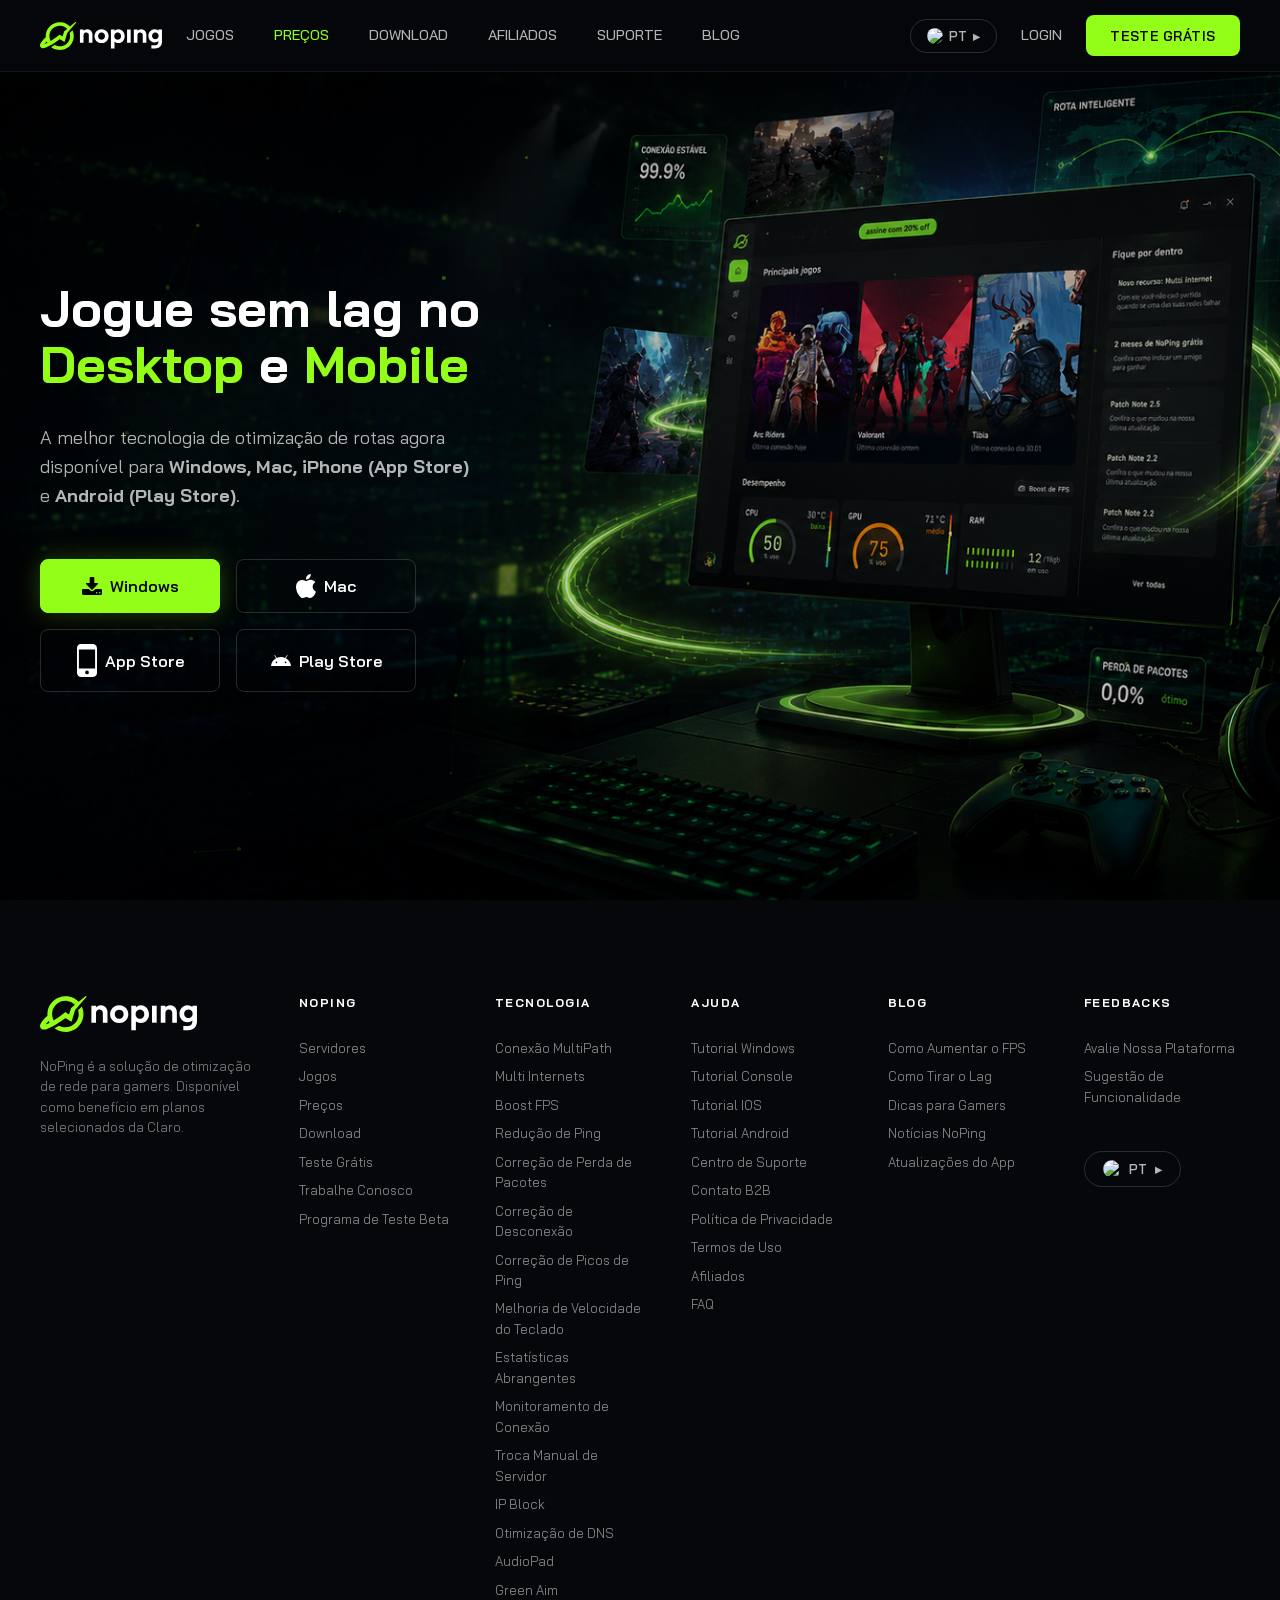
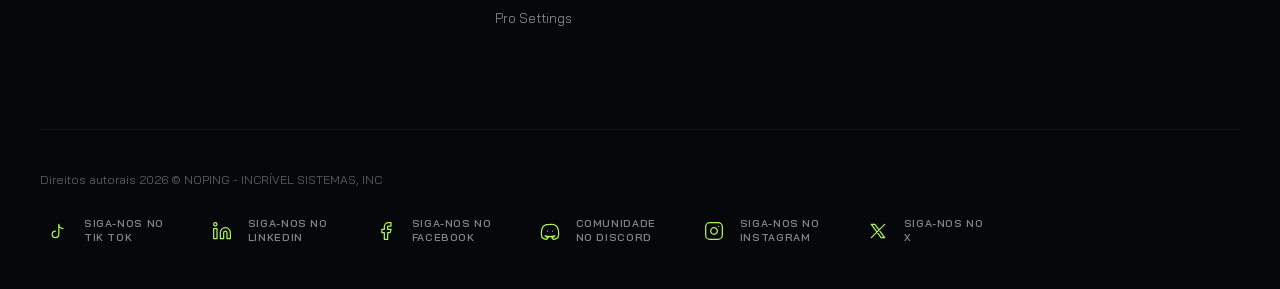
==== index.html @ d2f41091 "Add files via upload" ====
<!DOCTYPE html>
<html lang="pt-BR">
<head>
  <meta charset="UTF-8">
  <meta name="viewport" content="width=device-width, initial-scale=1.0">
  <meta name="description" content="Baixe o NoPing para Windows, Mac, iPhone ou Android. Otimize sua conexão e jogue sem lag com a melhor tecnologia de redução de ping.">
  <title>Download NoPing | Baixe grátis para PC, Mac, iOS e Android</title>
  <link rel="stylesheet" href="src/styles/global.css">
  <link rel="stylesheet" href="src/styles/layout.css">
  <link rel="stylesheet" href="src/styles/hero.css">
</head>
<body>



  <!-- ========== HEADER ========== -->
  <header class="header" id="header">
    <div class="container header__inner">
      <div class="header__left">
        <a href="#" class="header__logo" id="header-logo">
          <img src="logos/logo-noping-dark.svg" alt="NoPing" class="header__logo-noping">
        </a>
        <nav class="header__nav-left" id="header-nav">
          <a href="#" class="header__nav-link">JOGOS</a>
          <a href="#" class="header__nav-link highlight-pulse">PREÇOS</a>
          <a href="#" class="header__nav-link">DOWNLOAD</a>
          <a href="#" class="header__nav-link">AFILIADOS</a>
          <a href="#" class="header__nav-link">SUPORTE</a>
          <a href="#" class="header__nav-link">BLOG</a>
        </nav>
      </div>
      <div class="header__right">
        <button class="header__lang" id="lang-toggle">
          <img src="https://cdnjs.cloudflare.com/ajax/libs/flag-icon-css/3.4.6/flags/1x1/br.svg" alt="BR" style="width:16px; height:16px; border-radius:50%; object-fit:cover;">
          <span>PT</span>
          <span>▸</span>
        </button>
        <a href="#" class="header__nav-link">LOGIN</a>
        <a href="#" class="header__cta-btn">TESTE GRÁTIS</a>
      </div>
    </div>
  </header>

  <main>
    <!-- ========== HERO ========== -->
    <section class="hero" id="hero">
      <!-- ========== PARTICLES (hero background layer) ========== -->
      <canvas id="particles-canvas" class="particles-canvas"></canvas>

      <div class="container hero__content">
        <div class="hero__copy">
          <h1 class="hero__title">Jogue sem lag no <span class="text-primary">Desktop</span> e <span class="text-primary">Mobile</span></h1>
          <p class="hero__subtitle">
            A melhor tecnologia de otimização de rotas agora disponível para <strong>Windows, Mac, iPhone (App Store)</strong> e <strong>Android (Play Store)</strong>.
          </p>
          <div class="hero__downloads" id="hero-downloads">
            <div class="hero__downloads-group">
              <button class="btn active">
                <img src="images/icons/icon-download.svg" alt="Download" class="btn-icon">
                Windows
              </button>
              <button class="btn">
                <img src="images/icons/mac-logo.svg" alt="Mac" class="btn-icon">
                Mac
              </button>
            </div>
            <div class="hero__downloads-group">
              <button class="btn">
                <img src="images/icons/icon-mobile.svg" alt="iOS" class="btn-icon">
                App Store
              </button>
              <button class="btn">
                <img src="images/icons/icon-android.svg" alt="Android" class="btn-icon">
                Play Store
              </button>
            </div>
          </div>
        </div>
      </div>
    </section>
  </main>

  <!-- ========== FOOTER ========== -->
  <footer class="footer" id="footer">
    <div class="container">
      <div class="footer__top">
        <div class="footer__brand">
          <div class="footer__brand-logos">
            <img src="logos/logo-noping-dark.svg" alt="NoPing" class="footer__brand-logo" style="height: 36px;">
          </div>
          <p class="footer__brand-text">NoPing é a solução de otimização de rede para gamers. Disponível como benefício em planos selecionados da Claro.</p>
        </div>
        <div class="footer__column">
          <h4 class="footer__column-title">NOPING</h4>
          <a href="#" class="footer__link">Servidores</a>
          <a href="#" class="footer__link">Jogos</a>
          <a href="#" class="footer__link">Preços</a>
          <a href="#" class="footer__link">Download</a>
          <a href="#" class="footer__link">Teste Grátis</a>
          <a href="#" class="footer__link">Trabalhe Conosco</a>
          <a href="#" class="footer__link">Programa de Teste Beta</a>
        </div>
        <div class="footer__column">
          <h4 class="footer__column-title">TECNOLOGIA</h4>
          <a href="#" class="footer__link">Conexão MultiPath</a>
          <a href="#" class="footer__link">Multi Internets</a>
          <a href="#" class="footer__link">Boost FPS</a>
          <a href="#" class="footer__link">Redução de Ping</a>
          <a href="#" class="footer__link">Correção de Perda de Pacotes</a>
          <a href="#" class="footer__link">Correção de Desconexão</a>
          <a href="#" class="footer__link">Correção de Picos de Ping</a>
          <a href="#" class="footer__link">Melhoria de Velocidade do Teclado</a>
          <a href="#" class="footer__link">Estatísticas Abrangentes</a>
          <a href="#" class="footer__link">Monitoramento de Conexão</a>
          <a href="#" class="footer__link">Troca Manual de Servidor</a>
          <a href="#" class="footer__link">IP Block</a>
          <a href="#" class="footer__link">Otimização de DNS</a>
          <a href="#" class="footer__link">AudioPad</a>
          <a href="#" class="footer__link">Green Aim</a>
          <a href="#" class="footer__link">Pro Settings</a>
        </div>
        <div class="footer__column">
          <h4 class="footer__column-title">AJUDA</h4>
          <a href="#" class="footer__link">Tutorial Windows</a>
          <a href="#" class="footer__link">Tutorial Console</a>
          <a href="#" class="footer__link">Tutorial IOS</a>
          <a href="#" class="footer__link">Tutorial Android</a>
          <a href="#" class="footer__link">Centro de Suporte</a>
          <a href="#" class="footer__link">Contato B2B</a>
          <a href="#" class="footer__link">Política de Privacidade</a>
          <a href="#" class="footer__link">Termos de Uso</a>
          <a href="#" class="footer__link">Afiliados</a>
          <a href="#" class="footer__link">FAQ</a>
        </div>
        <div class="footer__column">
          <h4 class="footer__column-title">BLOG</h4>
          <a href="#" class="footer__link">Como Aumentar o FPS</a>
          <a href="#" class="footer__link">Como Tirar o Lag</a>
          <a href="#" class="footer__link">Dicas para Gamers</a>
          <a href="#" class="footer__link">Notícias NoPing</a>
          <a href="#" class="footer__link">Atualizações do App</a>
        </div>
        <div class="footer__column">
          <h4 class="footer__column-title">FEEDBACKS</h4>
          <a href="#" class="footer__link">Avalie Nossa Plataforma</a>
          <a href="#" class="footer__link">Sugestão de Funcionalidade</a>
          <button class="footer__lang-badge">
            <img src="https://cdnjs.cloudflare.com/ajax/libs/flag-icon-css/3.4.6/flags/1x1/br.svg" alt="BR" style="width:18px; height:18px; border-radius:50%; object-fit:cover;">
            <span>PT</span>
            <span>▸</span>
          </button>
        </div>
      </div>

      <div class="footer__divider"></div>

      <div class="footer__bottom">
        <p class="footer__copyright">Direitos autorais 2026 © NOPING - INCRÍVEL SISTEMAS, INC</p>
        <div class="footer__socials">
          <a href="#" class="footer__social-link" aria-label="TikTok">
            <span class="footer__social-icon">
              <svg width="20" height="20" viewBox="0 0 24 24" fill="none" stroke="#aef55c" stroke-width="1.5" stroke-linecap="round" stroke-linejoin="round"><path d="M9 12a4 4 0 1 0 4 4V4a5 5 0 0 0 5 5"/></svg>
            </span>
            <span class="footer__social-label">SIGA-NOS NO<br>TIK TOK</span>
          </a>
          <a href="#" class="footer__social-link" aria-label="LinkedIn">
            <span class="footer__social-icon">
              <svg width="20" height="20" viewBox="0 0 24 24" fill="none" stroke="#aef55c" stroke-width="1.5" stroke-linecap="round" stroke-linejoin="round"><path d="M16 8a6 6 0 0 1 6 6v7h-4v-7a2 2 0 0 0-2-2 2 2 0 0 0-2 2v7h-4v-7a6 6 0 0 1 6-6z"></path><rect x="2" y="9" width="4" height="12"></rect><circle cx="4" cy="4" r="2"></circle></svg>
            </span>
            <span class="footer__social-label">SIGA-NOS NO<br>LINKEDIN</span>
          </a>
          <a href="#" class="footer__social-link" aria-label="Facebook">
            <span class="footer__social-icon">
              <svg width="20" height="20" viewBox="0 0 24 24" fill="none" stroke="#aef55c" stroke-width="1.5" stroke-linecap="round" stroke-linejoin="round"><path d="M18 2h-3a5 5 0 0 0-5 5v3H7v4h3v8h4v-8h3l1-4h-4V7a1 1 0 0 1 1-1h3z"></path></svg>
            </span>
            <span class="footer__social-label">SIGA-NOS NO<br>FACEBOOK</span>
          </a>
          <a href="#" class="footer__social-link" aria-label="Discord">
            <span class="footer__social-icon">
              <svg width="20" height="20" viewBox="0 0 24 24" fill="none" stroke="#aef55c" stroke-width="1.5" stroke-linecap="round" stroke-linejoin="round"><path d="M9 12h.01M15 12h.01"/><path d="M7.5 4.2c-1.8.8-3.4 2-4.5 3.5-1.5 3.8-1.7 8.5-.6 12.1 1.6 1.4 3.7 2.2 5.6 2.2 0 0 1-1.2 1.8-2-1.5-.4-2.8-1.2-3.8-2.2 2 .5 4 1 6 1s4-.5 6-1c-1 1-2.3 1.8-3.8 2.2.8.8 1.8 2 1.8 2 1.9 0 4-.8 5.6-2.2 1.1-3.6.9-8.3-.6-12.1-1.1-1.5-2.7-2.7-4.5-3.5-1-.2-2-.3-3-.3-1 0-2 .1-3 .3z"/></svg>
            </span>
            <span class="footer__social-label">COMUNIDADE<br>NO DISCORD</span>
          </a>
          <a href="#" class="footer__social-link" aria-label="Instagram">
            <span class="footer__social-icon">
              <svg width="20" height="20" viewBox="0 0 24 24" fill="none" stroke="#aef55c" stroke-width="1.5" stroke-linecap="round" stroke-linejoin="round"><rect x="2" y="2" width="20" height="20" rx="5" ry="5"></rect><path d="M16 11.37A4 4 0 1 1 12.63 8 4 4 0 0 1 16 11.37z"></path><line x1="17.5" y1="6.5" x2="17.51" y2="6.5"></line></svg>
            </span>
            <span class="footer__social-label">SIGA-NOS NO<br>INSTAGRAM</span>
          </a>
          <a href="#" class="footer__social-link" aria-label="X / Twitter">
            <span class="footer__social-icon">
              <svg width="20" height="20" viewBox="0 0 24 24" fill="none" stroke="#aef55c" stroke-width="1.5" stroke-linecap="round" stroke-linejoin="round"><path d="M4 4l11.73 16h4.27L8.27 4zm16 0L4 20"/></svg>
            </span>
            <span class="footer__social-label">SIGA-NOS NO<br>X</span>
          </a>
        </div>
      </div>
    </div>
  </footer>

  <script src="src/main.js"></script>
</body>
</html>
---- src/styles/global.css ----
/* ============================================
   GLOBAL STYLES — NoPing + Claro Landing Page
   Design System: "The Kinetic Pulse"
   ============================================ */

/* ---------- Custom Fonts ---------- */
@font-face {
  font-family: 'Bai Jamjuree';
  src: url('../../fonts/BaiJamjuree/BaiJamjuree-Regular.ttf') format('truetype');
  font-weight: 400;
  font-style: normal;
}
@font-face {
  font-family: 'Bai Jamjuree';
  src: url('../../fonts/BaiJamjuree/BaiJamjuree-Medium.ttf') format('truetype');
  font-weight: 500;
  font-style: normal;
}
@font-face {
  font-family: 'Bai Jamjuree';
  src: url('../../fonts/BaiJamjuree/BaiJamjuree-SemiBold.ttf') format('truetype');
  font-weight: 600;
  font-style: normal;
}
@font-face {
  font-family: 'Bai Jamjuree';
  src: url('../../fonts/BaiJamjuree/BaiJamjuree-Bold.ttf') format('truetype');
  font-weight: 700;
  font-style: normal;
}

/* ---------- Design Tokens ---------- */
:root {
  /* Colors */
  --color-primary: #93FF18;
  --color-primary-dim: #6bbd10;
  --color-primary-glow: rgba(147, 255, 24, 0.25);
  --color-secondary: #05070A;
  --color-tertiary: #ffffff;
  --color-neutral: #000000;

  /* Surface / Ghost */
  --color-surface: #1D2028;
  --color-surface-elevated: #12141a;
  --color-ghost-border: rgba(255, 255, 255, 0.15);
  --color-ghost-border-hover: rgba(255, 255, 255, 0.40);

  /* Typography */
  --font-display: 'Bai Jamjuree', sans-serif;
  --font-body: 'Bai Jamjuree', sans-serif;

  /* Spacing */
  --space-xs: 8px;
  --space-sm: 16px;
  --space-md: 24px;
  --space-lg: 40px;
  --space-xl: 64px;
  --space-2xl: 96px;
  --space-3xl: 128px;

  /* Radius */
  --radius-sm: 8px;
  --radius-md: 12px;
  --radius-lg: 16px;
  --radius-xl: 24px;

  /* Glassmorphism */
  --glass-bg: rgba(29, 32, 40, 0.60);
  --glass-blur: 16px;

  /* Layout */
  --max-width: 1280px;
  --header-height: 72px;
}

/* ---------- Reset ---------- */
*, *::before, *::after {
  margin: 0;
  padding: 0;
  box-sizing: border-box;
}

html {
  scroll-behavior: smooth;
  -webkit-font-smoothing: antialiased;
  -moz-osx-font-smoothing: grayscale;
}

body {
  font-family: var(--font-body);
  font-weight: 400;
  font-size: 16px;
  line-height: 1.6;
  color: var(--color-tertiary);
  background-color: #1D2028;
  overflow-x: hidden;
}

img {
  max-width: 100%;
  height: auto;
  display: block;
}

a {
  color: inherit;
  text-decoration: none;
}

ul, ol {
  list-style: none;
}

button {
  font-family: inherit;
  cursor: pointer;
  border: none;
  outline: none;
  background: none;
}

input {
  font-family: inherit;
  border: none;
  outline: none;
  background: none;
}

/* ---------- Typography ---------- */
h1, h2, h3, h4, h5, h6 {
  font-family: var(--font-display);
  font-weight: 700;
  line-height: 1.15;
}

h1 { font-size: clamp(2rem, 4vw, 3.25rem); }
h2 { font-size: clamp(1.75rem, 3.2vw, 2.75rem); }
h3 { font-size: clamp(1.25rem, 2.2vw, 1.75rem); }
h4 { font-size: clamp(1rem, 1.5vw, 1.25rem); }

.text-primary {
  color: var(--color-primary);
}

.text-muted {
  color: rgba(255, 255, 255, 0.60);
}

.text-sm {
  font-size: 0.875rem;
}

/* ---------- Layout Utilities ---------- */
.container {
  width: 100%;
  max-width: var(--max-width);
  margin: 0 auto;
  padding: 0 var(--space-lg);
}

.section {
  padding: var(--space-2xl) 0;
}

/* ---------- Button Variants ---------- */
.btn {
  display: inline-flex;
  align-items: center;
  justify-content: center;
  gap: 8px;
  padding: 14px 32px;
  font-family: var(--font-display);
  font-weight: 600;
  font-size: 1rem;
  border-radius: var(--radius-sm);
  transition: all 0.25s ease;
  white-space: nowrap;
}

.btn-primary {
  background: var(--color-primary);
  color: var(--color-neutral);
}

.btn-primary:hover {
  background: var(--color-primary-dim);
  box-shadow: 0 0 24px var(--color-primary-glow);
}

.btn-outline {
  background: transparent;
  color: var(--color-tertiary);
  border: 1px solid var(--color-ghost-border);
}

.btn-outline:hover {
  border-color: var(--color-ghost-border-hover);
  background: rgba(255, 255, 255, 0.04);
}

.btn-lg {
  padding: 18px 40px;
  font-size: 1.05rem;
}

/* ---------- Card Base ---------- */
.card {
  background: var(--color-secondary);
  border-radius: var(--radius-md);
  padding: var(--space-lg);
  border: 1px solid transparent;
  transition: background 0.3s ease, border-color 0.3s ease;
}

.card:hover {
  background: var(--color-surface-elevated);
  border-color: var(--color-ghost-border-hover);
}

/* ---------- Glassmorphism ---------- */
.glass {
  background: var(--glass-bg);
  backdrop-filter: blur(var(--glass-blur));
  -webkit-backdrop-filter: blur(var(--glass-blur));
  border: 1px solid var(--color-ghost-border);
  border-radius: var(--radius-lg);
}

/* ---------- Status Glow ---------- */
.glow-dot {
  width: 10px;
  height: 10px;
  border-radius: 50%;
  background: var(--color-primary);
  box-shadow: 0 0 4px var(--color-primary), 0 0 12px var(--color-primary-glow);
}

/* ---------- Selection ---------- */
::selection {
  background: var(--color-primary);
  color: var(--color-neutral);
}
---- src/styles/layout.css ----
/* ============================================
   HEADER — NoPing + Claro Landing Page
   ============================================ */

.header {
  position: fixed;
  top: 0;
  left: 0;
  right: 0;
  z-index: 1000;
  height: var(--header-height);
  background: rgba(5, 7, 10, 0.92);
  backdrop-filter: blur(20px);
  -webkit-backdrop-filter: blur(20px);
  border-bottom: 1px solid rgba(255, 255, 255, 0.06);
}

.header__inner {
  display: flex;
  align-items: center;
  justify-content: space-between;
  height: 100%;
  gap: var(--space-lg);
}

.header__left {
  display: flex;
  align-items: center;
  gap: var(--space-md);
}

.header__logo {
  display: flex;
  align-items: center;
  gap: 10px;
}

.header__logo-noping {
  height: 28px;
  width: auto;
}

.header__logo-plus {
  font-size: 1rem;
  color: rgba(255, 255, 255, 0.40);
}

.header__logo-claro {
  height: 28px;
  width: auto;
}

.header__partner-label {
  font-size: 0.8rem;
  font-weight: 600;
  color: rgba(255, 255, 255, 0.65);
  padding-left: var(--space-md);
  border-left: 1px solid rgba(255, 255, 255, 0.10);
}

.header__nav,
.header__nav-left {
  display: flex;
  align-items: center;
  gap: var(--space-lg);
}

.header__right {
  display: flex;
  align-items: center;
  gap: var(--space-md);
}

.header__cta-btn {
  display: inline-flex;
  align-items: center;
  justify-content: center;
  padding: 10px 24px;
  font-family: var(--font-display);
  font-weight: 600;
  font-size: 0.85rem;
  color: var(--color-neutral);
  background: var(--color-primary);
  border-radius: var(--radius-sm);
  letter-spacing: 0.04em;
  transition: all 0.25s ease;
  white-space: nowrap;
}

.header__cta-btn:hover {
  background: var(--color-primary-dim);
  box-shadow: 0 0 20px var(--color-primary-glow);
}

.header__nav-link {
  font-size: 0.9rem;
  font-weight: 500;
  color: rgba(255, 255, 255, 0.70);
  transition: color 0.2s ease;
  position: relative;
}

.header__nav-link::after {
  content: '';
  position: absolute;
  left: 0;
  bottom: -4px;
  width: 100%;
  height: 2px;
  background-color: #93ff18;
  transform: scaleX(0);
  transform-origin: left;
  transition: transform 0.3s ease;
}

.header__nav-link:hover {
  color: var(--color-tertiary);
}

.header__nav-link:hover::after {
  transform: scaleX(1);
}

@keyframes subtlePulse {
  0% { text-shadow: 0 0 4px rgba(147, 255, 24, 0.1); opacity: 0.85; }
  50% { text-shadow: 0 0 12px rgba(147, 255, 24, 0.4); opacity: 1; }
  100% { text-shadow: 0 0 4px rgba(147, 255, 24, 0.1); opacity: 0.85; }
}

.header__nav-link.highlight-pulse {
  color: #93ff18 !important;
  animation: subtlePulse 2s infinite ease-in-out;
}

.header__lang {
  display: flex;
  align-items: center;
  gap: 6px;
  padding: 8px 16px;
  border: 1px solid var(--color-ghost-border);
  border-radius: 100px;
  font-size: 0.8rem;
  font-weight: 600;
  color: rgba(255, 255, 255, 0.70);
  transition: border-color 0.25s ease;
}

.header__lang:hover {
  border-color: var(--color-ghost-border-hover);
}

.header__lang-flag {
  width: 18px;
  height: 18px;
  border-radius: 50%;
  object-fit: cover;
}

/* ============================================
   FOOTER — NoPing + Claro Landing Page
   ============================================ */

.footer {
  padding: var(--space-2xl) 0 var(--space-lg);
  background: #05070A;
}

.footer__top {
  display: grid;
  grid-template-columns: 1.4fr repeat(5, 1fr);
  gap: var(--space-lg);
  padding-bottom: var(--space-2xl);
}

.footer__brand {
  display: flex;
  flex-direction: column;
}

.footer__brand-logos {
  display: flex;
  align-items: center;
  gap: 8px;
  margin-bottom: var(--space-md);
}

.footer__brand-logo {
  height: 28px;
  width: auto;
}

.footer__brand-plus {
  font-size: 0.9rem;
  color: rgba(255, 255, 255, 0.35);
}

.footer__brand-text {
  font-size: 0.8rem;
  color: rgba(255, 255, 255, 0.45);
  line-height: 1.6;
  max-width: 260px;
}

/* Column */
.footer__column-title {
  font-family: var(--font-display);
  font-size: 0.75rem;
  font-weight: 700;
  letter-spacing: 0.12em;
  text-transform: uppercase;
  color: var(--color-tertiary);
  margin-bottom: var(--space-md);
}

.footer__link {
  display: block;
  font-size: 0.8rem;
  color: rgba(255, 255, 255, 0.50);
  padding: 4px 0;
  transition: color 0.2s ease;
}

.footer__link:hover {
  color: var(--color-primary);
}

/* Language Badge */
.footer__lang-badge {
  display: inline-flex;
  align-items: center;
  gap: 8px;
  padding: 8px 18px;
  border: 1px solid var(--color-ghost-border);
  border-radius: 100px;
  font-size: 0.8rem;
  font-weight: 600;
  color: rgba(255, 255, 255, 0.70);
  background: transparent;
  cursor: pointer;
  margin-top: var(--space-lg);
  transition: border-color 0.25s ease;
}

.footer__lang-badge:hover {
  border-color: var(--color-ghost-border-hover);
}

.footer__lang-flag {
  font-size: 1rem;
}

/* Divider */
.footer__divider {
  height: 1px;
  background: rgba(255, 255, 255, 0.06);
  margin-bottom: var(--space-lg);
}

/* Bottom bar */
.footer__bottom {
  display: flex;
  justify-content: space-between;
  align-items: center;
  flex-wrap: wrap;
  gap: var(--space-md);
}

.footer__copyright {
  font-size: 0.75rem;
  color: rgba(255, 255, 255, 0.35);
}

.footer__socials {
  display: flex;
  align-items: center;
  gap: var(--space-lg);
}

.footer__social-link {
  display: flex;
  align-items: center;
  gap: 8px;
  font-size: 0.7rem;
  font-weight: 600;
  text-transform: uppercase;
  letter-spacing: 0.06em;
  color: rgba(255, 255, 255, 0.50);
  transition: color 0.2s ease;
}

.footer__social-link:hover {
  color: var(--color-tertiary);
}

.footer__social-icon {
  width: 36px;
  height: 36px;
  display: flex;
  align-items: center;
  justify-content: center;
  border-radius: 50%;
  background: var(--color-secondary);
  flex-shrink: 0;
}

.footer__social-icon img {
  width: 18px;
  height: 18px;
  object-fit: contain;
  filter: brightness(0) invert(1);
}

.footer__social-icon svg {
  width: 20px;
  height: 20px;
}

.footer__social-label {
  font-size: 0.65rem;
  font-weight: 600;
  text-transform: uppercase;
  letter-spacing: 0.06em;
  line-height: 1.3;
  color: rgba(255, 255, 255, 0.50);
}

/* Play icon (colored) */
.footer__social-icon--play {
  background: var(--color-primary);
}

.footer__social-icon--play svg {
  fill: var(--color-neutral);
}

/* ============================================
   CERTIFICATIONS
   ============================================ */

.certifications {
  padding: var(--space-xl) 0;
  background: #05070A;
}

.certifications__inner {
  display: flex;
  justify-content: space-between;
  align-items: center;
  flex-wrap: wrap;
  gap: var(--space-xl);
}

.certifications__left {
  display: flex;
  align-items: center;
  gap: var(--space-lg);
  flex-wrap: wrap;
}

.certifications__label {
  font-size: 0.85rem;
  font-weight: 600;
  color: rgba(255, 255, 255, 0.5);
  text-transform: uppercase;
  letter-spacing: 0.05em;
}

.certifications__badges {
  display: flex;
  align-items: center;
  gap: var(--space-sm);
  flex-wrap: wrap;
}

.certifications__badge-pill {
  display: flex;
  align-items: center;
  justify-content: center;
  padding: 8px 16px;
  background: rgba(255, 255, 255, 0.04);
  border: 1px solid rgba(255, 255, 255, 0.1);
  border-radius: var(--radius-sm);
  height: 48px;
}

.certifications__badge-pill img {
  height: 28px;
  width: auto;
  object-fit: contain;
}

.certifications__badge-pill--wide {
  padding: 8px 20px;
}

.certifications__right {
  display: flex;
  align-items: center;
  gap: var(--space-md);
}

.store-badge {
  display: flex;
  align-items: center;
  background: rgba(5, 7, 10, 0.6);
  border: 1px solid rgba(255, 255, 255, 0.1);
  padding: 6px 12px;
  border-radius: var(--radius-sm);
  transition: all 0.3s ease;
  height: 48px;
}

.store-badge:hover {
  background: rgba(255, 255, 255, 0.05);
  border-color: rgba(255, 255, 255, 0.2);
}

.store-badge img {
  height: 36px;
  width: auto;
  object-fit: contain;
}
---- src/styles/hero.css ----
/* ============================================
   HERO — Download NoPing Page
   Design System: "The Kinetic Pulse"
   ============================================ */

.hero {
  position: relative;
  min-height: 100vh;
  padding-top: var(--header-height);
  background-image: url('../../images/bg/bg-hero.png');
  background-size: cover;
  background-position: center top;
  background-repeat: no-repeat;
  background-color: var(--color-neutral);
  display: flex;
  align-items: center;
  justify-content: center;
  overflow: hidden;
}

/* Subtle dark overlay for readability over the bg image */
.hero::before {
  content: '';
  position: absolute;
  inset: 0;
  background: linear-gradient(
    180deg,
    rgba(0, 0, 0, 0.35) 0%,
    rgba(0, 0, 0, 0.15) 40%,
    rgba(0, 0, 0, 0.25) 100%
  );
  z-index: 1;
  pointer-events: none;
}

/* Content sits above overlay and particles */
.hero__content {
  position: relative;
  z-index: 3;
  width: 100%;
  min-height: calc(100vh - var(--header-height));
  display: flex;
  align-items: center;
  justify-content: flex-start; /* Align content to the left */
}

/* ---------- Hero Content ---------- */
.hero__copy {
  max-width: 640px;
  display: flex;
  flex-direction: column;
  gap: var(--space-md);
}

.hero__title {
  font-size: clamp(2.5rem, 4vw, 3.5rem);
  font-weight: 700;
  line-height: 1.1;
  color: var(--color-tertiary);
  margin-bottom: var(--space-xs);
}

.hero__subtitle {
  font-size: 1.125rem;
  color: rgba(255, 255, 255, 0.7);
  line-height: 1.6;
  max-width: 440px;
}

.hero__downloads {
  display: flex;
  flex-direction: column;
  gap: var(--space-sm);
  margin-top: var(--space-md);
}

.hero__downloads-group {
  display: flex;
  flex-wrap: wrap;
  gap: var(--space-sm);
}

.hero__downloads .btn {
  min-width: 180px;
  background: transparent;
  color: var(--color-tertiary);
  border: 1px solid var(--color-ghost-border);
  transition: all 0.25s ease;
}

.hero__downloads .btn .btn-icon {
  width: 20px;
  filter: brightness(0) invert(1);
  transition: filter 0.25s ease;
}

.hero__downloads .btn:hover {
  border-color: var(--color-ghost-border-hover);
  background: rgba(255, 255, 255, 0.04);
}

.hero__downloads .btn.active {
  background: var(--color-primary);
  color: var(--color-neutral);
  border-color: var(--color-primary);
  box-shadow: 0 0 24px var(--color-primary-glow);
}

.hero__downloads .btn.active .btn-icon {
  filter: brightness(0) saturate(100%);
}

/* ============================================
   PARTICLES CANVAS — Full-page background
   ============================================ */

.particles-canvas {
  position: absolute;
  top: 0;
  left: 0;
  width: 100%;
  height: 100%;
  z-index: 0;
  pointer-events: none;
}

/* Ensure hero particles appear above the hero bg overlay */
.hero > .particles-canvas {
  z-index: 2;
}
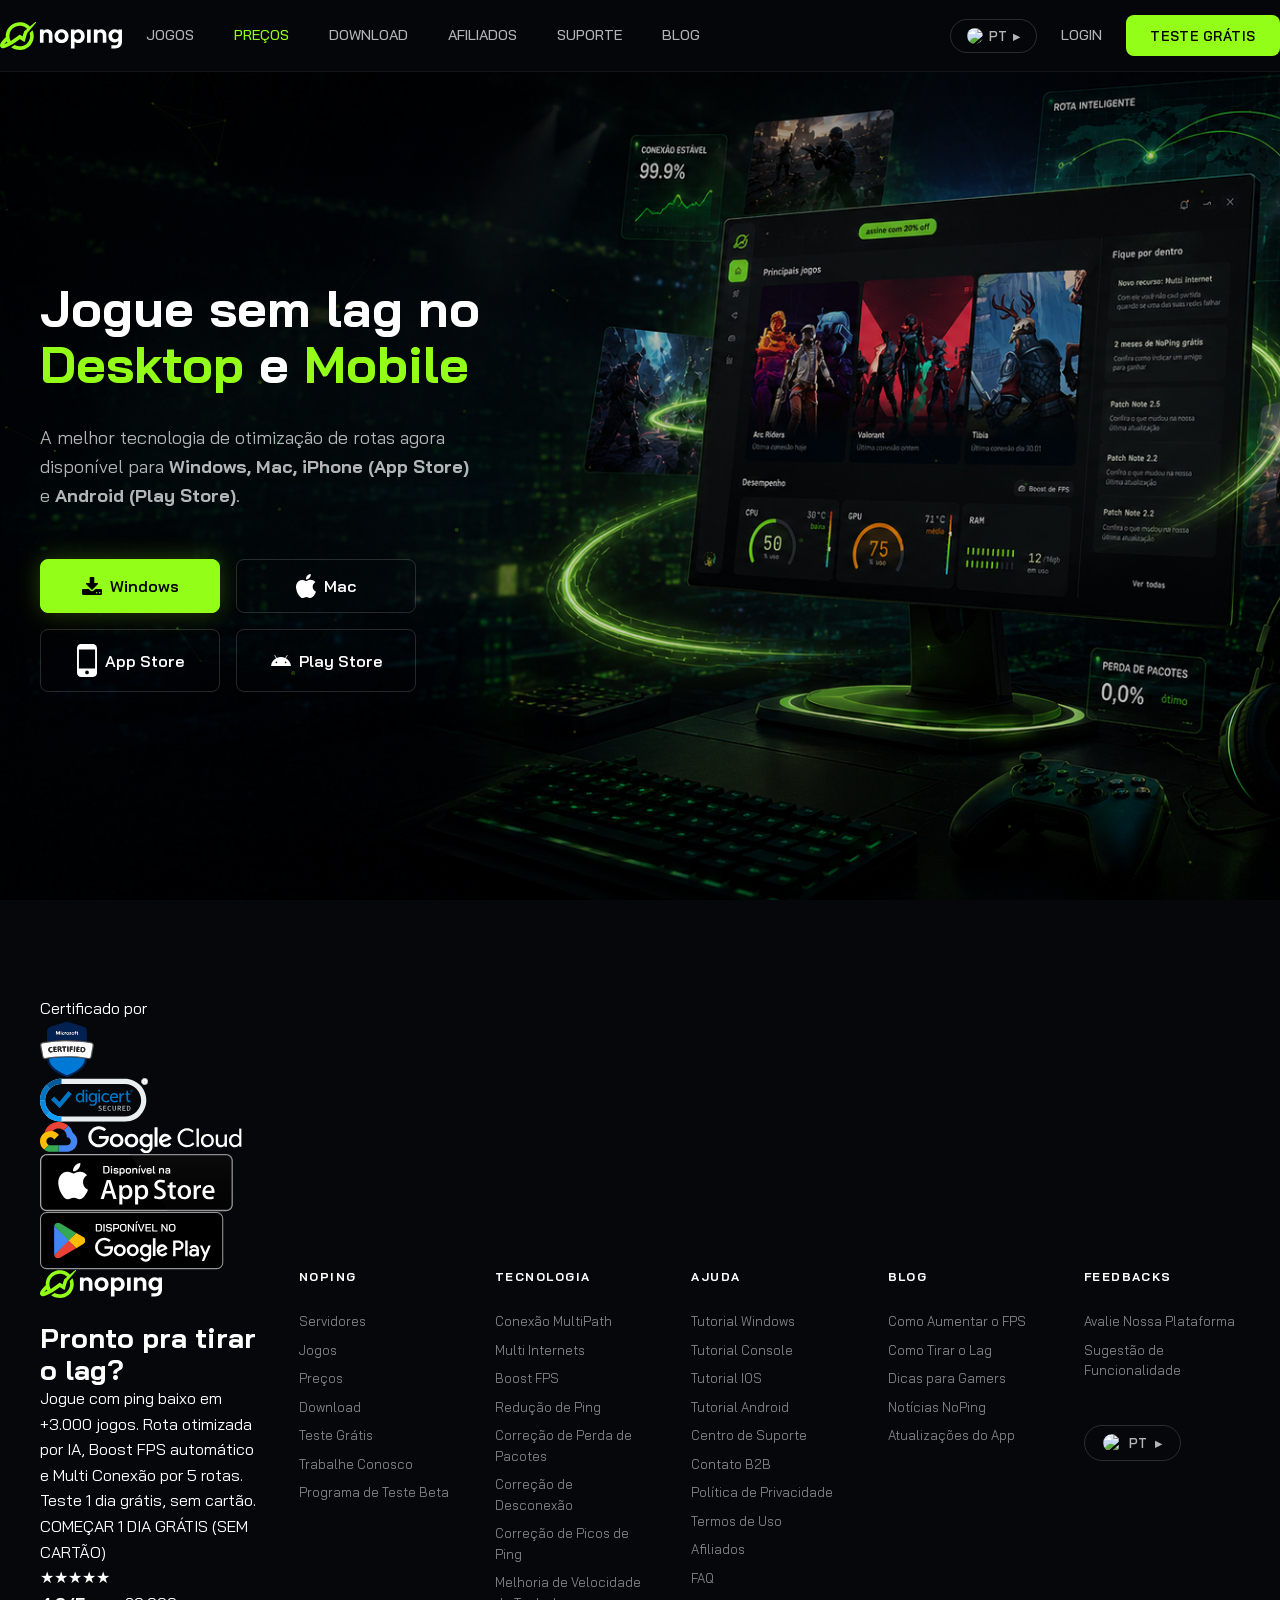
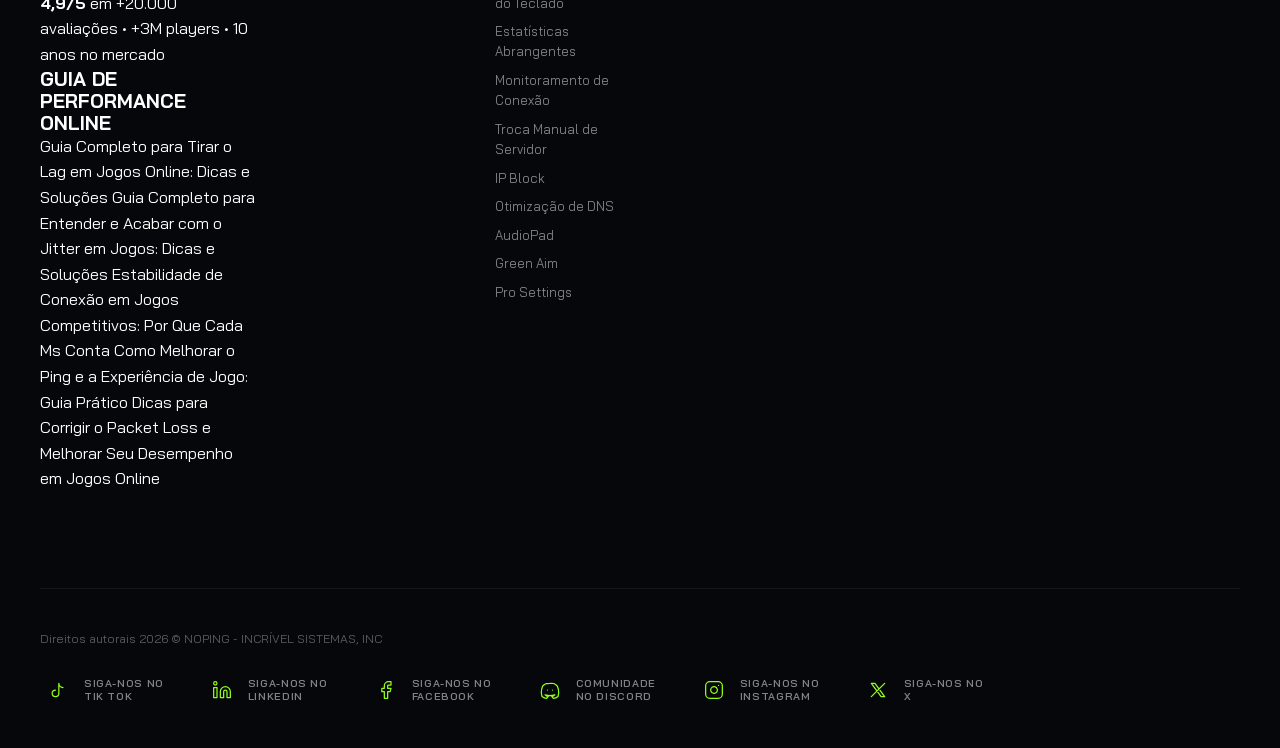
==== commit 9f21c746: "Add files via upload" ====
--- a/index.html
+++ b/index.html
@@ -14,32 +14,7 @@
 
 
   <!-- ========== HEADER ========== -->
-  <header class="header" id="header">
-    <div class="container header__inner">
-      <div class="header__left">
-        <a href="#" class="header__logo" id="header-logo">
-          <img src="logos/logo-noping-dark.svg" alt="NoPing" class="header__logo-noping">
-        </a>
-        <nav class="header__nav-left" id="header-nav">
-          <a href="#" class="header__nav-link">JOGOS</a>
-          <a href="#" class="header__nav-link highlight-pulse">PREÇOS</a>
-          <a href="#" class="header__nav-link">DOWNLOAD</a>
-          <a href="#" class="header__nav-link">AFILIADOS</a>
-          <a href="#" class="header__nav-link">SUPORTE</a>
-          <a href="#" class="header__nav-link">BLOG</a>
-        </nav>
-      </div>
-      <div class="header__right">
-        <button class="header__lang" id="lang-toggle">
-          <img src="https://cdnjs.cloudflare.com/ajax/libs/flag-icon-css/3.4.6/flags/1x1/br.svg" alt="BR" style="width:16px; height:16px; border-radius:50%; object-fit:cover;">
-          <span>PT</span>
-          <span>▸</span>
-        </button>
-        <a href="#" class="header__nav-link">LOGIN</a>
-        <a href="#" class="header__cta-btn">TESTE GRÁTIS</a>
-      </div>
-    </div>
-  </header>
+  <header id="global-header"></header>
 
   <main>
     <!-- ========== HERO ========== -->
@@ -81,123 +56,7 @@
   </main>
 
   <!-- ========== FOOTER ========== -->
-  <footer class="footer" id="footer">
-    <div class="container">
-      <div class="footer__top">
-        <div class="footer__brand">
-          <div class="footer__brand-logos">
-            <img src="logos/logo-noping-dark.svg" alt="NoPing" class="footer__brand-logo" style="height: 36px;">
-          </div>
-          <p class="footer__brand-text">NoPing é a solução de otimização de rede para gamers. Disponível como benefício em planos selecionados da Claro.</p>
-        </div>
-        <div class="footer__column">
-          <h4 class="footer__column-title">NOPING</h4>
-          <a href="#" class="footer__link">Servidores</a>
-          <a href="#" class="footer__link">Jogos</a>
-          <a href="#" class="footer__link">Preços</a>
-          <a href="#" class="footer__link">Download</a>
-          <a href="#" class="footer__link">Teste Grátis</a>
-          <a href="#" class="footer__link">Trabalhe Conosco</a>
-          <a href="#" class="footer__link">Programa de Teste Beta</a>
-        </div>
-        <div class="footer__column">
-          <h4 class="footer__column-title">TECNOLOGIA</h4>
-          <a href="#" class="footer__link">Conexão MultiPath</a>
-          <a href="#" class="footer__link">Multi Internets</a>
-          <a href="#" class="footer__link">Boost FPS</a>
-          <a href="#" class="footer__link">Redução de Ping</a>
-          <a href="#" class="footer__link">Correção de Perda de Pacotes</a>
-          <a href="#" class="footer__link">Correção de Desconexão</a>
-          <a href="#" class="footer__link">Correção de Picos de Ping</a>
-          <a href="#" class="footer__link">Melhoria de Velocidade do Teclado</a>
-          <a href="#" class="footer__link">Estatísticas Abrangentes</a>
-          <a href="#" class="footer__link">Monitoramento de Conexão</a>
-          <a href="#" class="footer__link">Troca Manual de Servidor</a>
-          <a href="#" class="footer__link">IP Block</a>
-          <a href="#" class="footer__link">Otimização de DNS</a>
-          <a href="#" class="footer__link">AudioPad</a>
-          <a href="#" class="footer__link">Green Aim</a>
-          <a href="#" class="footer__link">Pro Settings</a>
-        </div>
-        <div class="footer__column">
-          <h4 class="footer__column-title">AJUDA</h4>
-          <a href="#" class="footer__link">Tutorial Windows</a>
-          <a href="#" class="footer__link">Tutorial Console</a>
-          <a href="#" class="footer__link">Tutorial IOS</a>
-          <a href="#" class="footer__link">Tutorial Android</a>
-          <a href="#" class="footer__link">Centro de Suporte</a>
-          <a href="#" class="footer__link">Contato B2B</a>
-          <a href="#" class="footer__link">Política de Privacidade</a>
-          <a href="#" class="footer__link">Termos de Uso</a>
-          <a href="#" class="footer__link">Afiliados</a>
-          <a href="#" class="footer__link">FAQ</a>
-        </div>
-        <div class="footer__column">
-          <h4 class="footer__column-title">BLOG</h4>
-          <a href="#" class="footer__link">Como Aumentar o FPS</a>
-          <a href="#" class="footer__link">Como Tirar o Lag</a>
-          <a href="#" class="footer__link">Dicas para Gamers</a>
-          <a href="#" class="footer__link">Notícias NoPing</a>
-          <a href="#" class="footer__link">Atualizações do App</a>
-        </div>
-        <div class="footer__column">
-          <h4 class="footer__column-title">FEEDBACKS</h4>
-          <a href="#" class="footer__link">Avalie Nossa Plataforma</a>
-          <a href="#" class="footer__link">Sugestão de Funcionalidade</a>
-          <button class="footer__lang-badge">
-            <img src="https://cdnjs.cloudflare.com/ajax/libs/flag-icon-css/3.4.6/flags/1x1/br.svg" alt="BR" style="width:18px; height:18px; border-radius:50%; object-fit:cover;">
-            <span>PT</span>
-            <span>▸</span>
-          </button>
-        </div>
-      </div>
-
-      <div class="footer__divider"></div>
-
-      <div class="footer__bottom">
-        <p class="footer__copyright">Direitos autorais 2026 © NOPING - INCRÍVEL SISTEMAS, INC</p>
-        <div class="footer__socials">
-          <a href="#" class="footer__social-link" aria-label="TikTok">
-            <span class="footer__social-icon">
-              <svg width="20" height="20" viewBox="0 0 24 24" fill="none" stroke="#aef55c" stroke-width="1.5" stroke-linecap="round" stroke-linejoin="round"><path d="M9 12a4 4 0 1 0 4 4V4a5 5 0 0 0 5 5"/></svg>
-            </span>
-            <span class="footer__social-label">SIGA-NOS NO<br>TIK TOK</span>
-          </a>
-          <a href="#" class="footer__social-link" aria-label="LinkedIn">
-            <span class="footer__social-icon">
-              <svg width="20" height="20" viewBox="0 0 24 24" fill="none" stroke="#aef55c" stroke-width="1.5" stroke-linecap="round" stroke-linejoin="round"><path d="M16 8a6 6 0 0 1 6 6v7h-4v-7a2 2 0 0 0-2-2 2 2 0 0 0-2 2v7h-4v-7a6 6 0 0 1 6-6z"></path><rect x="2" y="9" width="4" height="12"></rect><circle cx="4" cy="4" r="2"></circle></svg>
-            </span>
-            <span class="footer__social-label">SIGA-NOS NO<br>LINKEDIN</span>
-          </a>
-          <a href="#" class="footer__social-link" aria-label="Facebook">
-            <span class="footer__social-icon">
-              <svg width="20" height="20" viewBox="0 0 24 24" fill="none" stroke="#aef55c" stroke-width="1.5" stroke-linecap="round" stroke-linejoin="round"><path d="M18 2h-3a5 5 0 0 0-5 5v3H7v4h3v8h4v-8h3l1-4h-4V7a1 1 0 0 1 1-1h3z"></path></svg>
-            </span>
-            <span class="footer__social-label">SIGA-NOS NO<br>FACEBOOK</span>
-          </a>
-          <a href="#" class="footer__social-link" aria-label="Discord">
-            <span class="footer__social-icon">
-              <svg width="20" height="20" viewBox="0 0 24 24" fill="none" stroke="#aef55c" stroke-width="1.5" stroke-linecap="round" stroke-linejoin="round"><path d="M9 12h.01M15 12h.01"/><path d="M7.5 4.2c-1.8.8-3.4 2-4.5 3.5-1.5 3.8-1.7 8.5-.6 12.1 1.6 1.4 3.7 2.2 5.6 2.2 0 0 1-1.2 1.8-2-1.5-.4-2.8-1.2-3.8-2.2 2 .5 4 1 6 1s4-.5 6-1c-1 1-2.3 1.8-3.8 2.2.8.8 1.8 2 1.8 2 1.9 0 4-.8 5.6-2.2 1.1-3.6.9-8.3-.6-12.1-1.1-1.5-2.7-2.7-4.5-3.5-1-.2-2-.3-3-.3-1 0-2 .1-3 .3z"/></svg>
-            </span>
-            <span class="footer__social-label">COMUNIDADE<br>NO DISCORD</span>
-          </a>
-          <a href="#" class="footer__social-link" aria-label="Instagram">
-            <span class="footer__social-icon">
-              <svg width="20" height="20" viewBox="0 0 24 24" fill="none" stroke="#aef55c" stroke-width="1.5" stroke-linecap="round" stroke-linejoin="round"><rect x="2" y="2" width="20" height="20" rx="5" ry="5"></rect><path d="M16 11.37A4 4 0 1 1 12.63 8 4 4 0 0 1 16 11.37z"></path><line x1="17.5" y1="6.5" x2="17.51" y2="6.5"></line></svg>
-            </span>
-            <span class="footer__social-label">SIGA-NOS NO<br>INSTAGRAM</span>
-          </a>
-          <a href="#" class="footer__social-link" aria-label="X / Twitter">
-            <span class="footer__social-icon">
-              <svg width="20" height="20" viewBox="0 0 24 24" fill="none" stroke="#aef55c" stroke-width="1.5" stroke-linecap="round" stroke-linejoin="round"><path d="M4 4l11.73 16h4.27L8.27 4zm16 0L4 20"/></svg>
-            </span>
-            <span class="footer__social-label">SIGA-NOS NO<br>X</span>
-          </a>
-        </div>
-      </div>
-    </div>
-  </footer>
-
-  <script src="src/main.js"></script>
+  <footer id="global-footer"></footer>
+  <script type="module" src="src/main.js"></script>
 </body>
 </html>
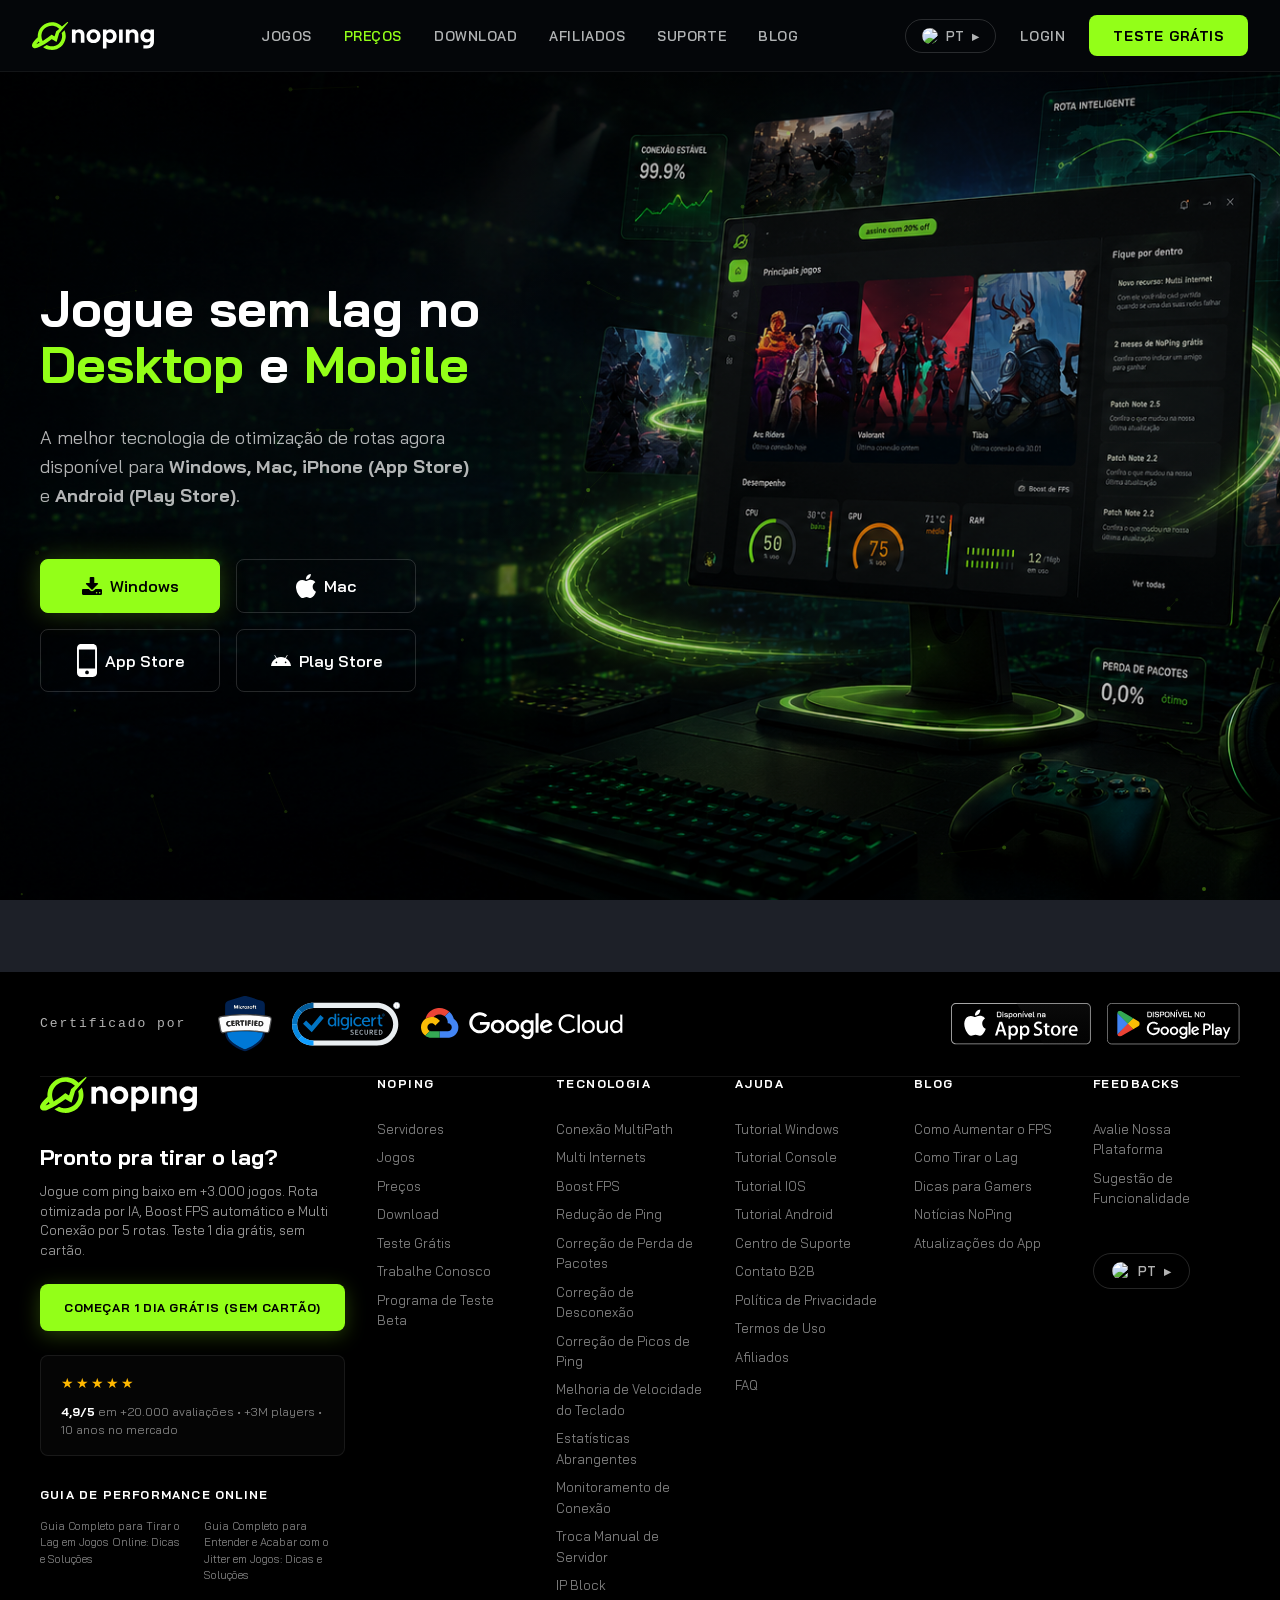
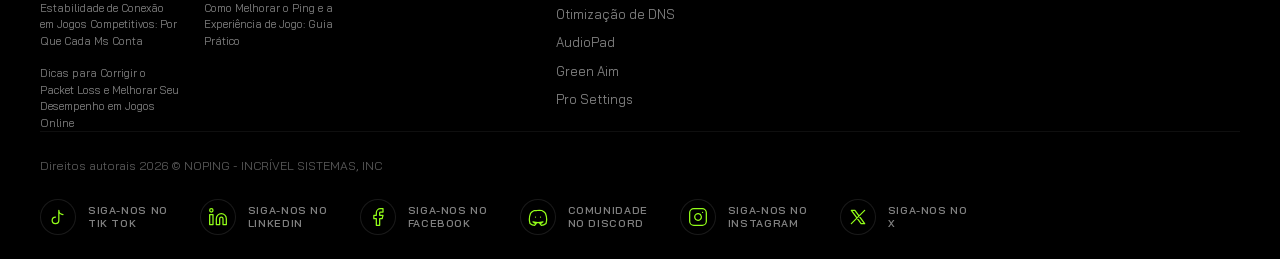
==== commit 18304ca4: "Add files via upload" ====
--- a/index.html
+++ b/index.html
@@ -57,6 +57,8 @@
 
   <!-- ========== FOOTER ========== -->
   <footer id="global-footer"></footer>
-  <script type="module" src="src/main.js"></script>
+  <script src="src/components/header.js"></script>
+  <script src="src/components/footer.js"></script>
+  <script src="src/main.js"></script>
 </body>
 </html>
--- a/src/styles/layout.css
+++ b/src/styles/layout.css
@@ -1,105 +1,40 @@
 /* ============================================
-   HEADER — NoPing + Claro Landing Page
+   HEADER 
    ============================================ */
-
 .header {
   position: fixed;
   top: 0;
   left: 0;
   right: 0;
   z-index: 1000;
-  height: var(--header-height);
+  height: var(--header-height, 72px);
   background: rgba(5, 7, 10, 0.92);
   backdrop-filter: blur(20px);
   -webkit-backdrop-filter: blur(20px);
   border-bottom: 1px solid rgba(255, 255, 255, 0.06);
 }
-
 .header__inner {
   display: flex;
   align-items: center;
   justify-content: space-between;
   height: 100%;
-  gap: var(--space-lg);
-}
-
-.header__left {
-  display: flex;
-  align-items: center;
-  gap: var(--space-md);
-}
-
-.header__logo {
-  display: flex;
-  align-items: center;
-  gap: 10px;
-}
-
-.header__logo-noping {
-  height: 28px;
-  width: auto;
-}
-
-.header__logo-plus {
-  font-size: 1rem;
-  color: rgba(255, 255, 255, 0.40);
-}
-
-.header__logo-claro {
-  height: 28px;
-  width: auto;
-}
-
-.header__partner-label {
-  font-size: 0.8rem;
+  max-width: 1360px;
+  margin: 0 auto;
+  padding: 0 32px;
+}
+.header__left { display: contents; }
+.header__logo-noping { height: 28px; width: auto; }
+.header__nav-left { display: flex; align-items: center; gap: 32px; }
+.header__nav-link {
+  font-size: 0.85rem;
   font-weight: 600;
-  color: rgba(255, 255, 255, 0.65);
-  padding-left: var(--space-md);
-  border-left: 1px solid rgba(255, 255, 255, 0.10);
-}
-
-.header__nav,
-.header__nav-left {
-  display: flex;
-  align-items: center;
-  gap: var(--space-lg);
-}
-
-.header__right {
-  display: flex;
-  align-items: center;
-  gap: var(--space-md);
-}
-
-.header__cta-btn {
-  display: inline-flex;
-  align-items: center;
-  justify-content: center;
-  padding: 10px 24px;
-  font-family: var(--font-display);
-  font-weight: 600;
-  font-size: 0.85rem;
-  color: var(--color-neutral);
-  background: var(--color-primary);
-  border-radius: var(--radius-sm);
-  letter-spacing: 0.04em;
-  transition: all 0.25s ease;
-  white-space: nowrap;
-}
-
-.header__cta-btn:hover {
-  background: var(--color-primary-dim);
-  box-shadow: 0 0 20px var(--color-primary-glow);
-}
-
-.header__nav-link {
-  font-size: 0.9rem;
-  font-weight: 500;
-  color: rgba(255, 255, 255, 0.70);
+  color: rgba(244, 246, 247, 0.72);
   transition: color 0.2s ease;
   position: relative;
-}
-
+  text-decoration: none;
+  font-family: var(--font-display);
+  letter-spacing: 0.04em;
+}
 .header__nav-link::after {
   content: '';
   position: absolute;
@@ -107,317 +42,248 @@
   bottom: -4px;
   width: 100%;
   height: 2px;
-  background-color: #93ff18;
+  background-color: var(--color-primary);
   transform: scaleX(0);
   transform-origin: left;
   transition: transform 0.3s ease;
 }
-
-.header__nav-link:hover {
-  color: var(--color-tertiary);
-}
-
-.header__nav-link:hover::after {
-  transform: scaleX(1);
-}
+.header__nav-link:hover { color: #ffffff; }
+.header__nav-link:hover::after { transform: scaleX(1); }
 
 @keyframes subtlePulse {
   0% { text-shadow: 0 0 4px rgba(147, 255, 24, 0.1); opacity: 0.85; }
   50% { text-shadow: 0 0 12px rgba(147, 255, 24, 0.4); opacity: 1; }
   100% { text-shadow: 0 0 4px rgba(147, 255, 24, 0.1); opacity: 0.85; }
 }
-
 .header__nav-link.highlight-pulse {
-  color: #93ff18 !important;
+  color: var(--color-primary) !important;
   animation: subtlePulse 2s infinite ease-in-out;
 }
-
+.header__right { display: flex; align-items: center; gap: 24px; }
 .header__lang {
   display: flex;
   align-items: center;
-  gap: 6px;
+  gap: 8px;
   padding: 8px 16px;
-  border: 1px solid var(--color-ghost-border);
+  border: 1px solid rgba(255, 255, 255, 0.15);
   border-radius: 100px;
   font-size: 0.8rem;
   font-weight: 600;
-  color: rgba(255, 255, 255, 0.70);
+  color: rgba(244, 246, 247, 0.72);
   transition: border-color 0.25s ease;
-}
-
-.header__lang:hover {
-  border-color: var(--color-ghost-border-hover);
-}
-
-.header__lang-flag {
-  width: 18px;
-  height: 18px;
-  border-radius: 50%;
-  object-fit: cover;
+  cursor: pointer;
+  background: transparent;
+}
+.header__lang:hover { border-color: rgba(255, 255, 255, 0.4); }
+.header__cta-btn {
+  display: inline-flex;
+  align-items: center;
+  justify-content: center;
+  padding: 10px 24px;
+  font-family: var(--font-display);
+  font-weight: 700;
+  font-size: 0.85rem;
+  color: #000;
+  background: var(--color-primary);
+  border-radius: var(--radius-sm);
+  letter-spacing: 0.06em;
+  transition: all 0.25s ease;
+  white-space: nowrap;
+  text-decoration: none;
+  text-transform: uppercase;
+}
+.header__cta-btn:hover {
+  background: var(--color-primary-dim);
+  box-shadow: 0 0 20px var(--color-primary-glow);
 }
 
 /* ============================================
-   FOOTER — NoPing + Claro Landing Page
+   FOOTER 
    ============================================ */
-
-.footer {
-  padding: var(--space-2xl) 0 var(--space-lg);
-  background: #05070A;
-}
-
-.footer__top {
-  display: grid;
-  grid-template-columns: 1.4fr repeat(5, 1fr);
-  gap: var(--space-lg);
-  padding-bottom: var(--space-2xl);
-}
-
-.footer__brand {
-  display: flex;
-  flex-direction: column;
-}
-
-.footer__brand-logos {
-  display: flex;
-  align-items: center;
-  gap: 8px;
-  margin-bottom: var(--space-md);
-}
-
-.footer__brand-logo {
-  height: 28px;
-  width: auto;
-}
-
-.footer__brand-plus {
-  font-size: 0.9rem;
-  color: rgba(255, 255, 255, 0.35);
-}
-
-.footer__brand-text {
-  font-size: 0.8rem;
-  color: rgba(255, 255, 255, 0.45);
-  line-height: 1.6;
-  max-width: 260px;
-}
-
-/* Column */
-.footer__column-title {
-  font-family: var(--font-display);
-  font-size: 0.75rem;
-  font-weight: 700;
-  letter-spacing: 0.12em;
-  text-transform: uppercase;
-  color: var(--color-tertiary);
-  margin-bottom: var(--space-md);
-}
-
-.footer__link {
-  display: block;
-  font-size: 0.8rem;
-  color: rgba(255, 255, 255, 0.50);
-  padding: 4px 0;
-  transition: color 0.2s ease;
-}
-
-.footer__link:hover {
-  color: var(--color-primary);
-}
-
-/* Language Badge */
-.footer__lang-badge {
-  display: inline-flex;
-  align-items: center;
-  gap: 8px;
-  padding: 8px 18px;
-  border: 1px solid var(--color-ghost-border);
-  border-radius: 100px;
-  font-size: 0.8rem;
-  font-weight: 600;
-  color: rgba(255, 255, 255, 0.70);
-  background: transparent;
-  cursor: pointer;
-  margin-top: var(--space-lg);
-  transition: border-color 0.25s ease;
-}
-
-.footer__lang-badge:hover {
-  border-color: var(--color-ghost-border-hover);
-}
-
-.footer__lang-flag {
-  font-size: 1rem;
-}
-
-/* Divider */
-.footer__divider {
-  height: 1px;
-  background: rgba(255, 255, 255, 0.06);
-  margin-bottom: var(--space-lg);
-}
-
-/* Bottom bar */
-.footer__bottom {
+.footer__certificates {
   display: flex;
   justify-content: space-between;
   align-items: center;
-  flex-wrap: wrap;
-  gap: var(--space-md);
-}
-
-.footer__copyright {
-  font-size: 0.75rem;
-  color: rgba(255, 255, 255, 0.35);
-}
-
-.footer__socials {
-  display: flex;
-  align-items: center;
-  gap: var(--space-lg);
-}
-
-.footer__social-link {
-  display: flex;
-  align-items: center;
-  gap: 8px;
-  font-size: 0.7rem;
-  font-weight: 600;
-  text-transform: uppercase;
-  letter-spacing: 0.06em;
-  color: rgba(255, 255, 255, 0.50);
-  transition: color 0.2s ease;
-}
-
-.footer__social-link:hover {
-  color: var(--color-tertiary);
-}
-
-.footer__social-icon {
-  width: 36px;
-  height: 36px;
-  display: flex;
-  align-items: center;
-  justify-content: center;
-  border-radius: 50%;
-  background: var(--color-secondary);
-  flex-shrink: 0;
-}
-
-.footer__social-icon img {
-  width: 18px;
-  height: 18px;
-  object-fit: contain;
-  filter: brightness(0) invert(1);
-}
-
-.footer__social-icon svg {
-  width: 20px;
-  height: 20px;
-}
-
-.footer__social-label {
-  font-size: 0.65rem;
-  font-weight: 600;
-  text-transform: uppercase;
-  letter-spacing: 0.06em;
-  line-height: 1.3;
-  color: rgba(255, 255, 255, 0.50);
-}
-
-/* Play icon (colored) */
-.footer__social-icon--play {
-  background: var(--color-primary);
-}
-
-.footer__social-icon--play svg {
-  fill: var(--color-neutral);
-}
-
-/* ============================================
-   CERTIFICATIONS
-   ============================================ */
-
-.certifications {
-  padding: var(--space-xl) 0;
-  background: #05070A;
-}
-
-.certifications__inner {
-  display: flex;
-  justify-content: space-between;
-  align-items: center;
-  flex-wrap: wrap;
-  gap: var(--space-xl);
-}
-
-.certifications__left {
-  display: flex;
-  align-items: center;
-  gap: var(--space-lg);
-  flex-wrap: wrap;
-}
-
-.certifications__label {
-  font-size: 0.85rem;
-  font-weight: 600;
-  color: rgba(255, 255, 255, 0.5);
-  text-transform: uppercase;
-  letter-spacing: 0.05em;
-}
-
-.certifications__badges {
-  display: flex;
-  align-items: center;
-  gap: var(--space-sm);
-  flex-wrap: wrap;
-}
-
-.certifications__badge-pill {
-  display: flex;
-  align-items: center;
-  justify-content: center;
-  padding: 8px 16px;
-  background: rgba(255, 255, 255, 0.04);
-  border: 1px solid rgba(255, 255, 255, 0.1);
-  border-radius: var(--radius-sm);
+  padding: 24px 0;
+}
+.footer__certificates-left {
+  display: flex;
+  align-items: center;
+  gap: 32px;
+}
+.footer__certificates-text {
+  font-family: monospace;
+  font-size: 13px;
+  color: rgba(255, 255, 255, 0.7);
+  letter-spacing: 0.15em;
+}
+.footer__certificates-logos {
+  display: flex;
+  align-items: center;
+  gap: 20px;
+}
+.footer__cert-logo {
   height: 48px;
-}
-
-.certifications__badge-pill img {
-  height: 28px;
   width: auto;
   object-fit: contain;
 }
-
-.certifications__badge-pill--wide {
-  padding: 8px 20px;
-}
-
-.certifications__right {
-  display: flex;
-  align-items: center;
-  gap: var(--space-md);
-}
-
-.store-badge {
-  display: flex;
-  align-items: center;
-  background: rgba(5, 7, 10, 0.6);
-  border: 1px solid rgba(255, 255, 255, 0.1);
-  padding: 6px 12px;
+.footer__certificates-right {
+  display: flex;
+  align-items: center;
+  gap: 16px;
+}
+.footer__store-btn {
+  display: inline-flex;
+  transition: transform 0.2s ease, opacity 0.2s ease;
+}
+.footer__store-btn:hover {
+  transform: translateY(-2px);
+  opacity: 0.9;
+}
+.footer__store-btn img {
+  height: 42px;
+  width: auto;
+}
+.footer__certificates-divider {
+  height: 1px;
+  background: rgba(255, 255, 255, 0.08);
+  margin: 0;
+  flex-shrink: 0;
+}
+
+.footer { background: #000000; color: #ffffff; flex-grow: 1; display: flex; flex-direction: column; justify-content: flex-start; }
+.footer .container { width: 100%; max-width: 1360px; margin: 0 auto; padding: 0 40px; display: flex; flex-direction: column; height: 100%; }
+.footer__top { display: grid; grid-template-columns: 2fr repeat(5, 1fr); gap: 32px; padding: 0; flex-grow: 1; align-content: center; }
+.footer__brand { display: flex; flex-direction: column; }
+.footer__brand-logos { display: flex; align-items: center; gap: 8px; margin-bottom: 32px; }
+.footer__brand-logo { height: 36px; width: auto; }
+.footer__brand-text { font-size: 0.8rem; color: rgba(255, 255, 255, 0.45); line-height: 1.6; max-width: 260px; }
+
+/* Promo Box Content */
+.footer__promo {
+  margin-bottom: 32px;
+}
+.footer__promo-title {
+  font-family: var(--font-display);
+  font-size: 22px;
+  font-weight: 800;
+  color: #ffffff;
+  margin-bottom: 12px;
+}
+.footer__promo-text {
+  font-size: 13px;
+  color: rgba(255, 255, 255, 0.6);
+  line-height: 1.5;
+  margin-bottom: 24px;
+  max-width: 360px;
+}
+.footer__promo-actions {
+  display: inline-flex;
+  flex-direction: column;
+  width: min-content;
+}
+.footer__promo-btn {
+  display: inline-flex;
+  align-items: center;
+  justify-content: center;
+  padding: 14px 24px;
+  background: var(--color-primary);
+  color: #000;
+  font-family: var(--font-display);
+  font-weight: 800;
+  font-size: 12px;
+  letter-spacing: 0.05em;
   border-radius: var(--radius-sm);
-  transition: all 0.3s ease;
-  height: 48px;
-}
-
-.store-badge:hover {
-  background: rgba(255, 255, 255, 0.05);
-  border-color: rgba(255, 255, 255, 0.2);
-}
-
-.store-badge img {
-  height: 36px;
-  width: auto;
-  object-fit: contain;
-}
-
+  text-decoration: none;
+  transition: all 0.2s;
+  margin-bottom: 24px;
+  box-shadow: 0 4px 20px var(--color-primary-glow);
+  white-space: nowrap;
+  width: 100%;
+  box-sizing: border-box;
+}
+.footer__promo-btn:hover {
+  background: var(--color-primary-dim);
+  box-shadow: 0 8px 30px var(--color-primary-glow);
+  transform: translateY(-2px);
+}
+.footer__promo-rating {
+  border: 1px solid rgba(255, 255, 255, 0.08);
+  background: rgba(255, 255, 255, 0.02);
+  border-radius: var(--radius-sm);
+  padding: 16px 20px;
+  width: 100%;
+  box-sizing: border-box;
+}
+.footer__promo-stars {
+  color: #ffb800;
+  font-size: 14px;
+  margin-bottom: 8px;
+  letter-spacing: 2px;
+}
+.footer__promo-rating-text {
+  font-size: 12px;
+  color: rgba(255, 255, 255, 0.5);
+  line-height: 1.5;
+}
+.footer__promo-rating-text strong {
+  color: #ffffff;
+  font-size: 12px;
+}
+
+/* Guides Content */
+.footer__guides-title {
+  font-family: var(--font-display);
+  font-size: 12px;
+  font-weight: 800;
+  color: #ffffff;
+  letter-spacing: 0.1em;
+  margin-bottom: 16px;
+  text-transform: uppercase;
+}
+.footer__guides-list {
+  display: grid;
+  grid-template-columns: 1fr 1fr;
+  gap: 16px 24px;
+  max-width: 420px;
+}
+.footer__guides-list a {
+  font-size: 11px;
+  color: rgba(255, 255, 255, 0.5);
+  text-decoration: none;
+  line-height: 1.5;
+  transition: color 0.2s;
+}
+.footer__guides-list a:hover {
+  color: var(--color-primary);
+}
+
+.footer__column-title { font-family: var(--font-display); font-size: 0.75rem; font-weight: 700; letter-spacing: 0.12em; text-transform: uppercase; color: #ffffff; margin-bottom: 24px; }
+.footer__link { display: block; font-size: 0.8rem; color: rgba(255, 255, 255, 0.50); padding: 4px 0; text-decoration: none; transition: color 0.2s ease; }
+.footer__link:hover { color: var(--color-primary); }
+.footer__lang-badge { display: inline-flex; align-items: center; gap: 8px; padding: 8px 18px; border: 1px solid rgba(255, 255, 255, 0.15); border-radius: 100px; font-size: 0.8rem; font-weight: 600; color: rgba(255, 255, 255, 0.70); background: transparent; cursor: pointer; margin-top: 40px; transition: border-color 0.25s ease; }
+.footer__lang-badge:hover { border-color: rgba(255, 255, 255, 0.40); }
+.footer__divider { height: 1px; background: rgba(255, 255, 255, 0.06); margin: 0; flex-shrink: 0; }
+.footer__bottom { display: flex; justify-content: space-between; align-items: center; flex-wrap: wrap; gap: 24px; padding: 24px 0; }
+.footer__copyright { font-size: 0.75rem; color: rgba(255, 255, 255, 0.35); }
+.footer__socials { display: flex; align-items: center; gap: 32px; }
+.footer__social-link { display: flex; align-items: center; gap: 12px; text-decoration: none; }
+.footer__social-icon { width: 36px; height: 36px; display: flex; align-items: center; justify-content: center; border-radius: 50%; background: #000000; border: 1px solid rgba(255, 255, 255, 0.1); flex-shrink: 0; transition: all 0.2s; }
+.footer__social-link:hover .footer__social-icon { border-color: var(--color-primary); background: rgba(255,255,255,0.05); }
+.footer__social-label { font-size: 0.65rem; font-weight: 600; text-transform: uppercase; letter-spacing: 0.06em; line-height: 1.3; color: rgba(255, 255, 255, 0.50); }
+
+/* ═══ Fix Footer Section height to match reference ═══ */
+.section-five {
+  height: 100vh;
+  padding-top: 72px;
+  display: flex;
+  flex-direction: column;
+}
+
+/* ═══ Responsive Footer ═══ */
+@media (max-width: 1024px) {
+  .footer__top {
+    grid-template-columns: 1fr 1fr;
+    gap: 32px;
+  }
+}
